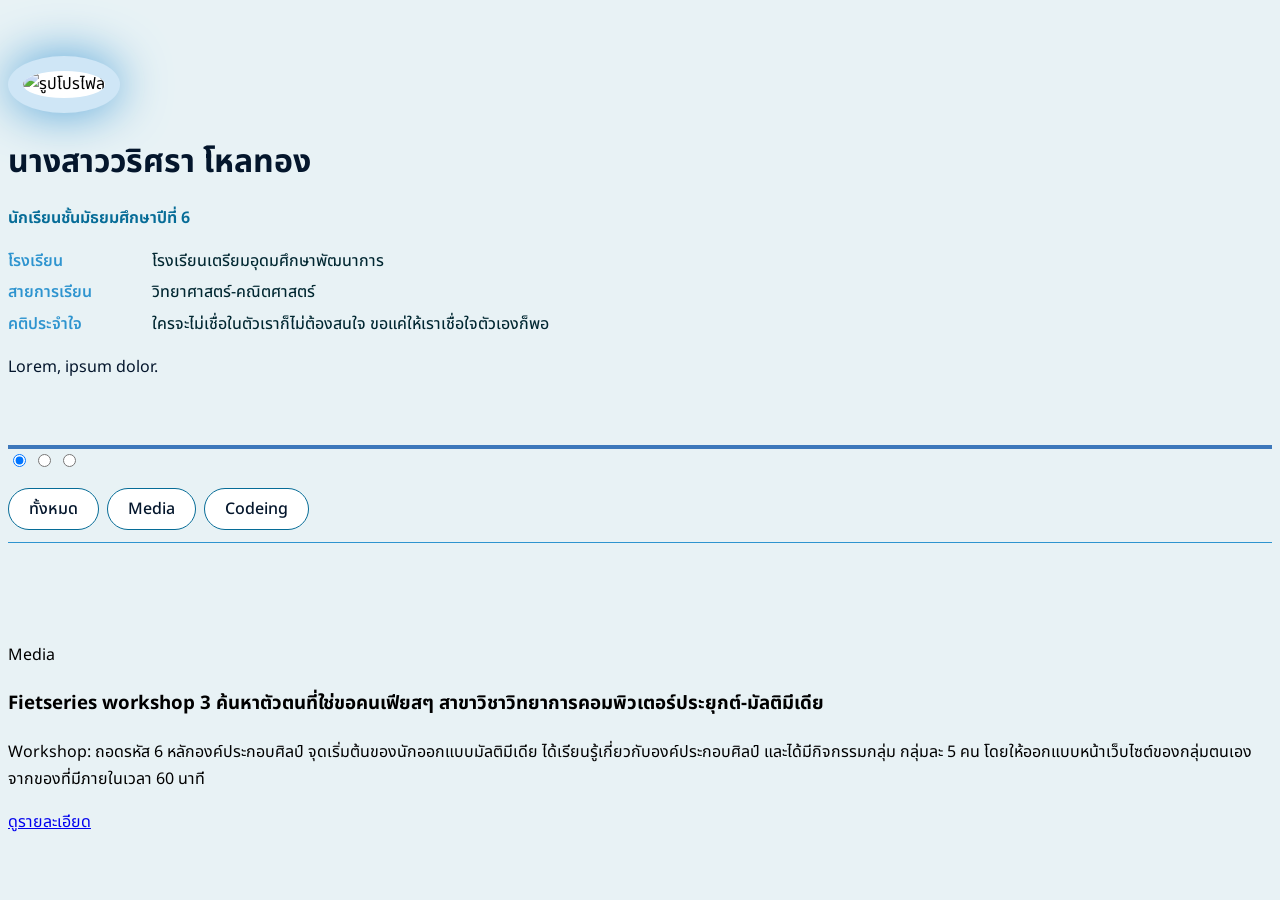
==== index.html @ 6e4248e1 "Add files via upload" ====
<!DOCTYPE html>
<html lang="en">

<head>
    <meta charset="UTF-8">
    <meta name="viewport" content="width=device-width, initial-scale=1.0">
    <title>Codefolio/Gam</title>
    <link rel="preconnect" href="https://fonts.googleapis.com">
    <link rel="preconnect" href="https://fonts.gstatic.com" crossorigin>
    <link href="https://fonts.googleapis.com/css2?family=Noto+Sans+Thai:wght@100..900&display=swap" rel="stylesheet">
    <link href="https://cdn.jsdelivr.net/npm/bootstrap@6.0.0-alpha.1/dist/css/bootstrap.min.css" rel="stylesheet"
        integrity="sha384-B/GM4XqrwHnWXNOWMbloTmrYXZg10cakYGmpfsR/bbzQ6JAJI4ihuyADKLnBgrCe" crossorigin="anonymous">
    <link rel="stylesheet" href="style.css">
</head>

<body>
    <header class="profile">
        <div class="container ">
            <div class="row ailgn-items-center g-4">
                <div class="col-md-4 text-center">
                    <img src="photo/profile.jpg" alt="รูปโปรไฟล์" class="profile-photo">    
                </div>
                <div class="col-md-8">
                    <h1 class="profile-name">นางสาววริศรา โหลทอง</h1>
                        <p class="profile-sub">นักเรียนชั้นมัธยมศึกษาปีที่ 6</p>
                        <dl class="profile-info">
                            <dt>โรงเรียน</dt><dd>โรงเรียนเตรียมอุดมศึกษาพัฒนาการ</dd>
                            <dt>สายการเรียน</dt><dd>วิทยาศาสตร์-คณิตศาสตร์</dd>
                            <dt>คติประจำใจ</dt><dd>ใครจะไม่เชื่อในตัวเราก็ไม่ต้องสนใจ ขอแค่ให้เราเชื่อใจตัวเองก็พอ</dd>
                        </dl>
                        <p class="profile-about">Lorem, ipsum dolor.</p>
                    </h1>
                </div>
            </div>
        </div>
    </header>
    <main>
        <section class="container works" id="works">
            <input type="radio" name="cat" id="cat-all" class="visually-hidden"checked>
            <input type="radio" name="cat" id="cat-media" class="visually-hidden">
            <input type="radio" name="cat" id="cat-codeing" class="visually-hidden">
            <div class="filter-bar" role="group" aria-label="เลือกหมวดผลงาน">
                <label for="cat-all">ทั้งหมด</label>
                <label for="cat-media">Media</label>
                <label for="cat-codeing">Codeing</label>
            </div>
            <div class="work-list">
                <article class="work" data-category="Media">
                    <div class="row g-4 align-items-center">
                        <div class="col-lg-7">
                            <img src="photo/cmm01.jpg" alt="" class="work-media">
                        </div>
                        <div class="col-lg-5">
                            <span class="wark-tag">Media</span>
                            <h3 class="work-title">Fietseries workshop 3 ค้นหาตัวตนที่ใช่ขอคนเฟียสๆ 
สาขาวิชาวิทยาการคอมพิวเตอร์ประยุกต์-มัลติมีเดีย</h3>
                            <p class="work-desc">Workshop: ถอดรหัส 6 หลักองค์ประกอบศิลป์ จุดเริ่มต้นของนักออกแบบมัลติมีเดีย 
ได้เรียนรู้เกี่ยวกับองค์ประกอบศิลป์ และได้มีกิจกรรมกลุ่ม กลุ่มละ 5 คน โดยให้ออกแบบหน้าเว็บไซต์ของกลุ่มตนเอง จากของที่มีภายในเวลา 60 นาที</p>
                            <a href="photo/cmm-2569.jpg" class="btn-detail">ดูรายละเอียด</a>
                        </div>
                    </div>
                </article>
            </div>
        </section>
    </main>
</body>

</html>
---- style.css ----
:root {
    --text: #04162c;
    --topic:#2e94cf;
    --answer:#012731;
    --paper: #e8f2f5;
    --line: #3d78bb;
    --border: #cfe6f6;
    --shadow:#4da0d7;
    --m6:#066c97;
    --space:#ffffff;
}

body {
    font-family: "Noto Sans Thai", sans-serif;
    background-color: var(--paper);
    line-height: 1.7;
}

.profile {
    background-color: var(--paper);
    border-bottom: 4px solid var(--line);
    padding: 3rem 0;
}

.profile-photo {
    width: 100%;
    max-width: 260px;
    aspect-ratio: 1 / 1;
    object-fit: cover;
    border-radius: 50%;
    border: 15px solid ;
    border-color: var(--border) ;
    box-shadow: 0 0px 50px var(--shadow); 
    background: var(--space);
}
.profile-name {
    color: var(--text);
    font-weight: 700;
    margin-bottom: 0;
}
.profile-sub {
    color: var(--m6);
    font-weight: 650;
    margin-bottom: 1rem;
}
.profile-info {
    display: grid;
    grid-template-columns: max-content 1fr;
    gap: 0.25rem 1.25rem;
}
.profile-info dt {
    color: var(--topic);
    font-weight: 570;
}
.profile-info dd {
    color: var(--answer);
    font-weight: 450;
}
.profile-about {
    color: var(--text);
}
.work {
    padding: 3rem 0;
}
.filter-bar {
    position: sticky;
    top: 0;
    z-index: 10;
    display: flex;
    flex-wrap: wrap;
    gap: 0.5rem;
    margin-bottom: 1.5rem;
    padding: 0.75rem 0;
    background: var(--paper);
    border-bottom:1px solid var(--topic) ;
}
.filter-bar label{
    padding: 0.4rem 1.25rem;
    border: 1px solid var(--m6);
    border-radius: 999px;
    background: var(--space);
    color: var(--text);
    font-weight: 500;
    cursor: pointer;
    transition: background.15s,color.15s,border-color.15s;
}
.filter-bar label:hover {
    border: var(--m6);
}
#cat-all:checked~filter-bar label[for="cat-all"],
#cat-media:checked~filter-bar label[for="cat-media"],
#cat-codeing:checked~filter-bar label[for="cat-codeing"]{
    background: var(--paper);
    border-color: var(--line);
    color: var(--paper);
}
#cat-all:focus-visible~.filter-bar label[for="cat-all"],
#cat-media:focus-visible~.filter-bar label[for="cat-media"],
#cat-codeing:focus-visible~.filter-bar label[for="cat-codeing"]{
    outline: 3px solid var(--answer);
    outline-offset: 2px;
}
#cat-media:checked~filter-bar label[for="cat-media"],
#cat-codeing:checked~filter-bar label[for="cat-codeing"]{
    display: none;
}
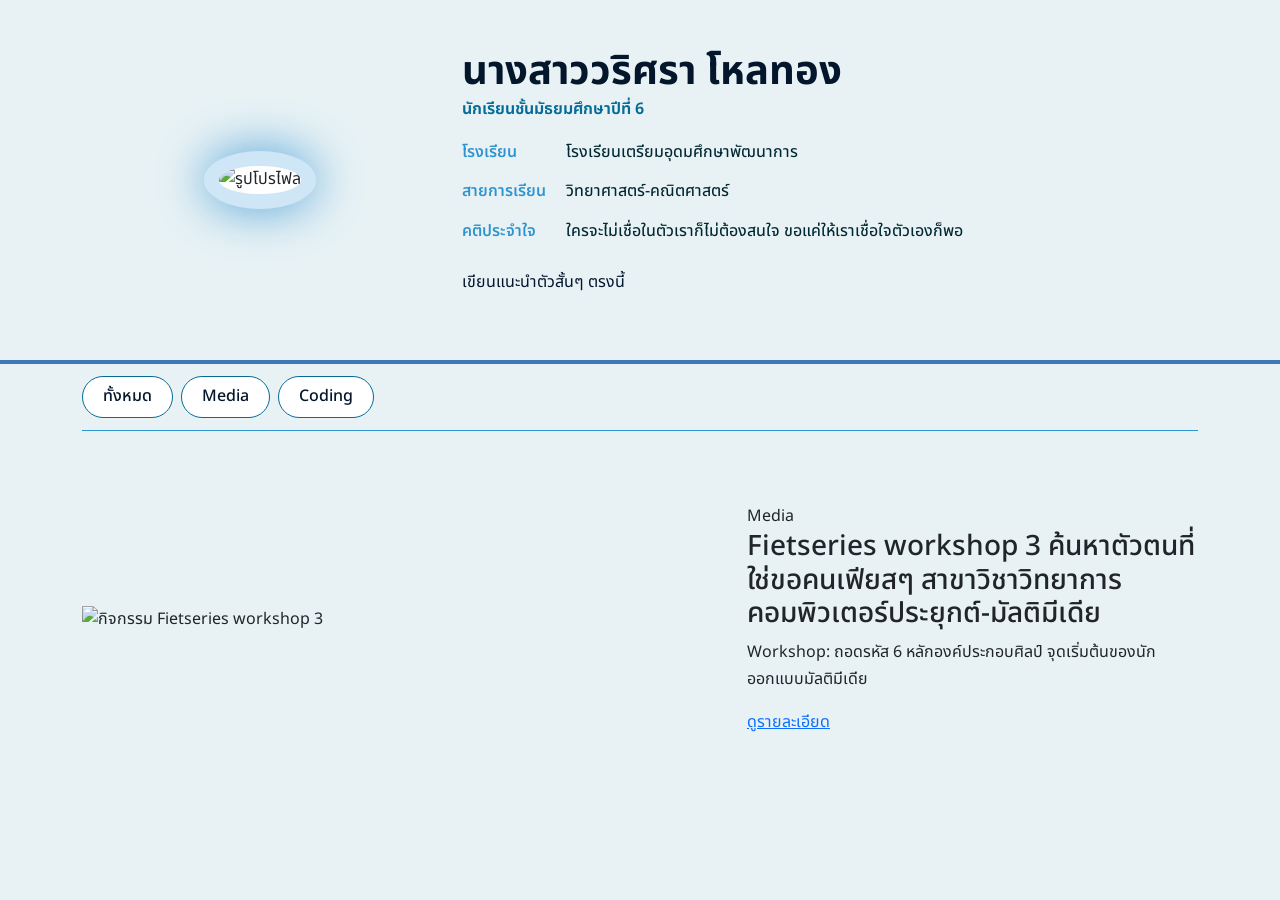
==== commit 585a6863: "Update index.html" ====
--- a/index.html
+++ b/index.html
@@ -1,68 +1,71 @@
-<!DOCTYPE html>
-<html lang="en">
-
-<head>
-    <meta charset="UTF-8">
-    <meta name="viewport" content="width=device-width, initial-scale=1.0">
-    <title>Codefolio/Gam</title>
-    <link rel="preconnect" href="https://fonts.googleapis.com">
-    <link rel="preconnect" href="https://fonts.gstatic.com" crossorigin>
-    <link href="https://fonts.googleapis.com/css2?family=Noto+Sans+Thai:wght@100..900&display=swap" rel="stylesheet">
-    <link href="https://cdn.jsdelivr.net/npm/bootstrap@6.0.0-alpha.1/dist/css/bootstrap.min.css" rel="stylesheet"
-        integrity="sha384-B/GM4XqrwHnWXNOWMbloTmrYXZg10cakYGmpfsR/bbzQ6JAJI4ihuyADKLnBgrCe" crossorigin="anonymous">
-    <link rel="stylesheet" href="style.css">
-</head>
-
-<body>
-    <header class="profile">
-        <div class="container ">
-            <div class="row ailgn-items-center g-4">
-                <div class="col-md-4 text-center">
-                    <img src="photo/profile.jpg" alt="รูปโปรไฟล์" class="profile-photo">    
-                </div>
-                <div class="col-md-8">
-                    <h1 class="profile-name">นางสาววริศรา โหลทอง</h1>
-                        <p class="profile-sub">นักเรียนชั้นมัธยมศึกษาปีที่ 6</p>
-                        <dl class="profile-info">
-                            <dt>โรงเรียน</dt><dd>โรงเรียนเตรียมอุดมศึกษาพัฒนาการ</dd>
-                            <dt>สายการเรียน</dt><dd>วิทยาศาสตร์-คณิตศาสตร์</dd>
-                            <dt>คติประจำใจ</dt><dd>ใครจะไม่เชื่อในตัวเราก็ไม่ต้องสนใจ ขอแค่ให้เราเชื่อใจตัวเองก็พอ</dd>
-                        </dl>
-                        <p class="profile-about">Lorem, ipsum dolor.</p>
-                    </h1>
-                </div>
-            </div>
-        </div>
-    </header>
-    <main>
-        <section class="container works" id="works">
-            <input type="radio" name="cat" id="cat-all" class="visually-hidden"checked>
-            <input type="radio" name="cat" id="cat-media" class="visually-hidden">
-            <input type="radio" name="cat" id="cat-codeing" class="visually-hidden">
-            <div class="filter-bar" role="group" aria-label="เลือกหมวดผลงาน">
-                <label for="cat-all">ทั้งหมด</label>
-                <label for="cat-media">Media</label>
-                <label for="cat-codeing">Codeing</label>
-            </div>
-            <div class="work-list">
-                <article class="work" data-category="Media">
-                    <div class="row g-4 align-items-center">
-                        <div class="col-lg-7">
-                            <img src="photo/cmm01.jpg" alt="" class="work-media">
-                        </div>
-                        <div class="col-lg-5">
-                            <span class="wark-tag">Media</span>
-                            <h3 class="work-title">Fietseries workshop 3 ค้นหาตัวตนที่ใช่ขอคนเฟียสๆ 
-สาขาวิชาวิทยาการคอมพิวเตอร์ประยุกต์-มัลติมีเดีย</h3>
-                            <p class="work-desc">Workshop: ถอดรหัส 6 หลักองค์ประกอบศิลป์ จุดเริ่มต้นของนักออกแบบมัลติมีเดีย 
-ได้เรียนรู้เกี่ยวกับองค์ประกอบศิลป์ และได้มีกิจกรรมกลุ่ม กลุ่มละ 5 คน โดยให้ออกแบบหน้าเว็บไซต์ของกลุ่มตนเอง จากของที่มีภายในเวลา 60 นาที</p>
-                            <a href="photo/cmm-2569.jpg" class="btn-detail">ดูรายละเอียด</a>
-                        </div>
-                    </div>
-                </article>
-            </div>
-        </section>
-    </main>
-</body>
-
-</html>+<!DOCTYPE html>
+<html lang="th">
+
+<head>
+    <meta charset="UTF-8">
+    <meta name="viewport" content="width=device-width, initial-scale=1.0">
+    <title>Codefolio/Gam</title>
+    <link rel="preconnect" href="https://fonts.googleapis.com">
+    <link rel="preconnect" href="https://fonts.gstatic.com" crossorigin>
+    <link href="https://fonts.googleapis.com/css2?family=Noto+Sans+Thai:wght@100..900&display=swap" rel="stylesheet">
+    <link href="https://cdn.jsdelivr.net/npm/bootstrap@5.3.3/dist/css/bootstrap.min.css" rel="stylesheet">
+    <link rel="stylesheet" href="style.css">
+</head>
+
+<body>
+    <header class="profile">
+        <div class="container">
+            <div class="row align-items-center g-4">
+                <div class="col-md-4 text-center">
+                    <img src="photo/profile.jpg" alt="รูปโปรไฟล์" class="profile-photo">
+                </div>
+                <div class="col-md-8">
+                    <h1 class="profile-name">นางสาววริศรา โหลทอง</h1>
+                    <p class="profile-sub">นักเรียนชั้นมัธยมศึกษาปีที่ 6</p>
+                    <dl class="profile-info">
+                        <dt>โรงเรียน</dt>
+                        <dd>โรงเรียนเตรียมอุดมศึกษาพัฒนาการ</dd>
+                        <dt>สายการเรียน</dt>
+                        <dd>วิทยาศาสตร์-คณิตศาสตร์</dd>
+                        <dt>คติประจำใจ</dt>
+                        <dd>ใครจะไม่เชื่อในตัวเราก็ไม่ต้องสนใจ ขอแค่ให้เราเชื่อใจตัวเองก็พอ</dd>
+                    </dl>
+                    <p class="profile-about">เขียนแนะนำตัวสั้นๆ ตรงนี้</p>
+                </div>
+            </div>
+        </div>
+    </header>
+
+    <main>
+        <section class="container works" id="works">
+            <input type="radio" name="cat" id="cat-all" class="visually-hidden" checked>
+            <input type="radio" name="cat" id="cat-media" class="visually-hidden">
+            <input type="radio" name="cat" id="cat-coding" class="visually-hidden">
+
+            <div class="filter-bar" role="group" aria-label="เลือกหมวดผลงาน">
+                <label for="cat-all">ทั้งหมด</label>
+                <label for="cat-media">Media</label>
+                <label for="cat-coding">Coding</label>
+            </div>
+
+            <div class="work-list">
+                <article class="work" data-category="Media">
+                    <div class="row g-4 align-items-center">
+                        <div class="col-lg-7">
+                            <img src="photo/cmm01.jpg" alt="กิจกรรม Fietseries workshop 3" class="work-media">
+                        </div>
+                        <div class="col-lg-5">
+                            <span class="work-tag">Media</span>
+                            <h3 class="work-title">Fietseries workshop 3 ค้นหาตัวตนที่ใช่ขอคนเฟียสๆ
+                                สาขาวิชาวิทยาการคอมพิวเตอร์ประยุกต์-มัลติมีเดีย</h3>
+                            <p class="work-desc">Workshop: ถอดรหัส 6 หลักองค์ประกอบศิลป์ จุดเริ่มต้นของนักออกแบบมัลติมีเดีย</p>
+                            <a href="detail.html" class="btn-detail">ดูรายละเอียด</a>
+                        </div>
+                    </div>
+                </article>
+            </div>
+        </section>
+    </main>
+</body>
+
+</html>
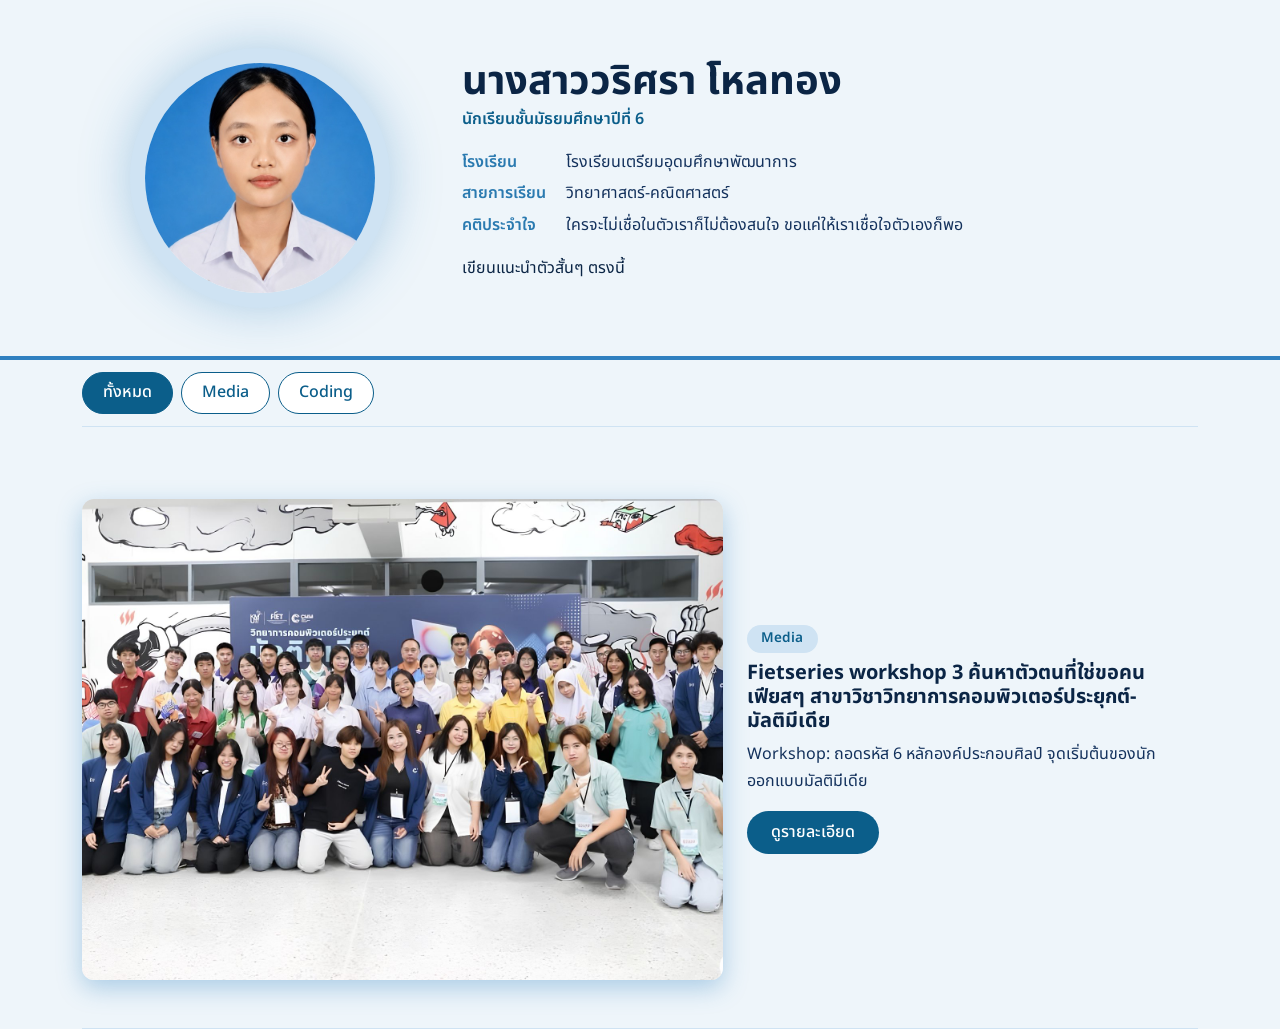
==== commit 3964113a: "Update index.html" ====
--- a/index.html
+++ b/index.html
@@ -17,7 +17,7 @@
         <div class="container">
             <div class="row align-items-center g-4">
                 <div class="col-md-4 text-center">
-                    <img src="photo/profile.jpg" alt="รูปโปรไฟล์" class="profile-photo">
+                    <img src="profile.jpg" alt="รูปโปรไฟล์" class="profile-photo">
                 </div>
                 <div class="col-md-8">
                     <h1 class="profile-name">นางสาววริศรา โหลทอง</h1>
@@ -52,7 +52,7 @@
                 <article class="work" data-category="Media">
                     <div class="row g-4 align-items-center">
                         <div class="col-lg-7">
-                            <img src="photo/cmm01.jpg" alt="กิจกรรม Fietseries workshop 3" class="work-media">
+                            <img src="cmm01.jpg" alt="กิจกรรม Fietseries workshop 3" class="work-media">
                         </div>
                         <div class="col-lg-5">
                             <span class="work-tag">Media</span>
--- a/style.css
+++ b/style.css
@@ -1,106 +1,218 @@
-:root {
-    --text: #04162c;
-    --topic:#2e94cf;
-    --answer:#012731;
-    --paper: #e8f2f5;
-    --line: #3d78bb;
-    --border: #cfe6f6;
-    --shadow:#4da0d7;
-    --m6:#066c97;
-    --space:#ffffff;
-}
-
-body {
-    font-family: "Noto Sans Thai", sans-serif;
-    background-color: var(--paper);
-    line-height: 1.7;
-}
-
-.profile {
-    background-color: var(--paper);
-    border-bottom: 4px solid var(--line);
-    padding: 3rem 0;
-}
-
-.profile-photo {
-    width: 100%;
-    max-width: 260px;
-    aspect-ratio: 1 / 1;
-    object-fit: cover;
-    border-radius: 50%;
-    border: 15px solid ;
-    border-color: var(--border) ;
-    box-shadow: 0 0px 50px var(--shadow); 
-    background: var(--space);
-}
-.profile-name {
-    color: var(--text);
-    font-weight: 700;
-    margin-bottom: 0;
-}
-.profile-sub {
-    color: var(--m6);
-    font-weight: 650;
-    margin-bottom: 1rem;
-}
-.profile-info {
-    display: grid;
-    grid-template-columns: max-content 1fr;
-    gap: 0.25rem 1.25rem;
-}
-.profile-info dt {
-    color: var(--topic);
-    font-weight: 570;
-}
-.profile-info dd {
-    color: var(--answer);
-    font-weight: 450;
-}
-.profile-about {
-    color: var(--text);
-}
-.work {
-    padding: 3rem 0;
-}
-.filter-bar {
-    position: sticky;
-    top: 0;
-    z-index: 10;
-    display: flex;
-    flex-wrap: wrap;
-    gap: 0.5rem;
-    margin-bottom: 1.5rem;
-    padding: 0.75rem 0;
-    background: var(--paper);
-    border-bottom:1px solid var(--topic) ;
-}
-.filter-bar label{
-    padding: 0.4rem 1.25rem;
-    border: 1px solid var(--m6);
-    border-radius: 999px;
-    background: var(--space);
-    color: var(--text);
-    font-weight: 500;
-    cursor: pointer;
-    transition: background.15s,color.15s,border-color.15s;
-}
-.filter-bar label:hover {
-    border: var(--m6);
-}
-#cat-all:checked~filter-bar label[for="cat-all"],
-#cat-media:checked~filter-bar label[for="cat-media"],
-#cat-codeing:checked~filter-bar label[for="cat-codeing"]{
-    background: var(--paper);
-    border-color: var(--line);
-    color: var(--paper);
-}
-#cat-all:focus-visible~.filter-bar label[for="cat-all"],
-#cat-media:focus-visible~.filter-bar label[for="cat-media"],
-#cat-codeing:focus-visible~.filter-bar label[for="cat-codeing"]{
-    outline: 3px solid var(--answer);
-    outline-offset: 2px;
-}
-#cat-media:checked~filter-bar label[for="cat-media"],
-#cat-codeing:checked~filter-bar label[for="cat-codeing"]{
-    display: none;
-}+:root {
+    --text: #0b2545;
+    --topic: #2a7ab0;
+    --answer: #13315c;
+    --paper: #eef5fa;
+    --line: #2f80c0;
+    --border: #cfe3f3;
+    --shadow: rgba(47, 128, 192, 0.35);
+    --m6: #0b5e8a;
+    --m6-dark: #084868;
+    --space: #ffffff;
+}
+
+body {
+    font-family: "Noto Sans Thai", sans-serif;
+    background-color: var(--paper);
+    color: var(--answer);
+    line-height: 1.7;
+}
+
+/* ---------- Profile ---------- */
+.profile {
+    background-color: var(--paper);
+    border-bottom: 4px solid var(--line);
+    padding: 3rem 0;
+}
+
+.profile-photo {
+    width: 100%;
+    max-width: 260px;
+    aspect-ratio: 1 / 1;
+    object-fit: cover;
+    border-radius: 50%;
+    border: 15px solid var(--border);
+    box-shadow: 0 0 50px var(--shadow);
+    background: var(--space);
+}
+
+.profile-name {
+    color: var(--text);
+    font-weight: 700;
+    margin-bottom: 0;
+}
+
+.profile-sub {
+    color: var(--m6);
+    font-weight: 600;
+    margin-bottom: 1rem;
+}
+
+.profile-info {
+    display: grid;
+    grid-template-columns: max-content 1fr;
+    gap: 0.25rem 1.25rem;
+}
+
+.profile-info dt {
+    color: var(--topic);
+    font-weight: 600;
+}
+
+.profile-info dd {
+    color: var(--answer);
+    font-weight: 400;
+    margin: 0;
+}
+
+.profile-about {
+    color: var(--text);
+}
+
+/* ---------- Filter ---------- */
+.filter-bar {
+    position: sticky;
+    top: 0;
+    z-index: 10;
+    display: flex;
+    flex-wrap: wrap;
+    gap: 0.5rem;
+    margin-bottom: 1.5rem;
+    padding: 0.75rem 0;
+    background: var(--paper);
+    border-bottom: 1px solid var(--border);
+}
+
+.filter-bar label {
+    padding: 0.4rem 1.25rem;
+    border: 1px solid var(--m6);
+    border-radius: 999px;
+    background: var(--space);
+    color: var(--m6);
+    font-weight: 500;
+    cursor: pointer;
+    transition: background .15s, color .15s, border-color .15s;
+}
+
+.filter-bar label:hover {
+    background: var(--border);
+    border-color: var(--m6);
+}
+
+#cat-all:checked ~ .filter-bar label[for="cat-all"],
+#cat-media:checked ~ .filter-bar label[for="cat-media"],
+#cat-coding:checked ~ .filter-bar label[for="cat-coding"] {
+    background: var(--m6);
+    border-color: var(--m6);
+    color: var(--space);
+}
+
+#cat-all:focus-visible ~ .filter-bar label[for="cat-all"],
+#cat-media:focus-visible ~ .filter-bar label[for="cat-media"],
+#cat-coding:focus-visible ~ .filter-bar label[for="cat-coding"] {
+    outline: 3px solid var(--line);
+    outline-offset: 2px;
+}
+
+#cat-media:checked ~ .work-list .work:not([data-category="Media"]),
+#cat-coding:checked ~ .work-list .work:not([data-category="Coding"]) {
+    display: none;
+}
+
+/* ---------- Works ---------- */
+.work {
+    padding: 3rem 0;
+    border-bottom: 1px solid var(--border);
+}
+
+.work-media {
+    width: 100%;
+    height: auto;
+    border-radius: 12px;
+    box-shadow: 0 8px 24px var(--shadow);
+}
+
+.work-tag {
+    display: inline-block;
+    padding: 0.15rem 0.9rem;
+    margin-bottom: 0.5rem;
+    border-radius: 999px;
+    background: var(--border);
+    color: var(--m6);
+    font-size: 0.85rem;
+    font-weight: 600;
+}
+
+.work-title {
+    color: var(--text);
+    font-weight: 700;
+    font-size: 1.25rem;
+}
+
+.work-desc {
+    color: var(--answer);
+}
+
+.btn-detail {
+    display: inline-block;
+    padding: 0.5rem 1.5rem;
+    border-radius: 999px;
+    background: var(--m6);
+    color: var(--space);
+    text-decoration: none;
+    font-weight: 500;
+    transition: background .15s;
+}
+
+.btn-detail:hover {
+    background: var(--m6-dark);
+    color: var(--space);
+}
+
+/* ---------- Detail page ---------- */
+.detail {
+    padding: 2.5rem 0 4rem;
+}
+
+.back-link {
+    display: inline-block;
+    margin-bottom: 1.5rem;
+    color: var(--m6);
+    text-decoration: none;
+    font-weight: 500;
+}
+
+.back-link:hover {
+    color: var(--m6-dark);
+    text-decoration: underline;
+}
+
+.detail-carousel {
+    border-radius: 12px;
+    overflow: hidden;
+    box-shadow: 0 8px 24px var(--shadow);
+    background: var(--space);
+}
+
+.detail-carousel img {
+    aspect-ratio: 4 / 3;
+    object-fit: cover;
+}
+
+.detail-title {
+    color: var(--text);
+    font-weight: 700;
+    font-size: 1.75rem;
+    margin-bottom: 1rem;
+}
+
+.detail-subtitle {
+    color: var(--topic);
+    font-weight: 600;
+    font-size: 1.15rem;
+    margin-bottom: 1rem;
+}
+
+.detail-text {
+    color: var(--answer);
+}
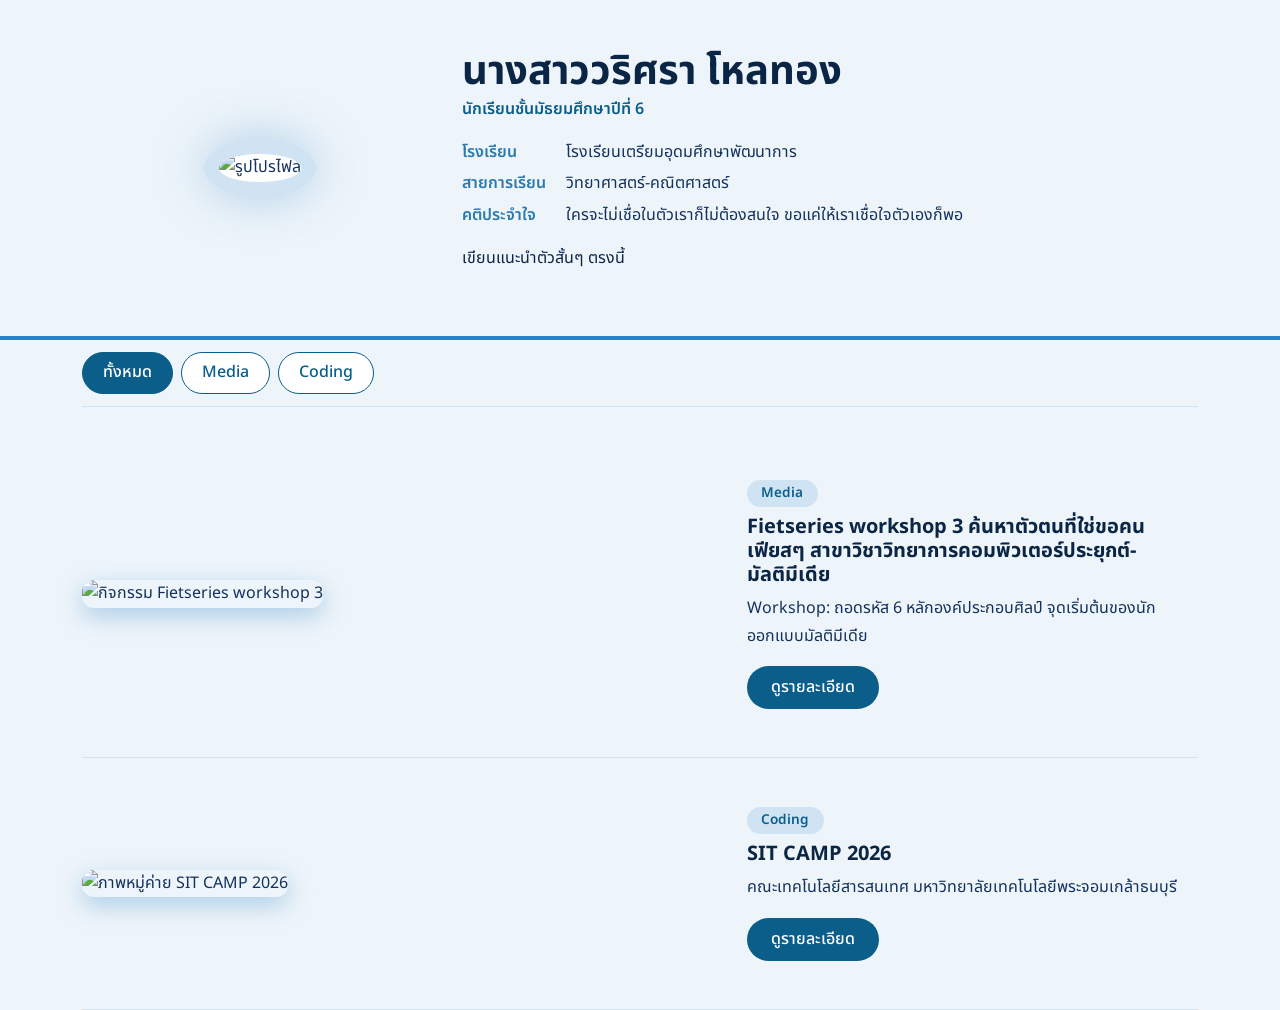
==== commit 9f86b938: "Update index.html" ====
--- a/index.html
+++ b/index.html
@@ -17,7 +17,7 @@
         <div class="container">
             <div class="row align-items-center g-4">
                 <div class="col-md-4 text-center">
-                    <img src="profile.jpg" alt="รูปโปรไฟล์" class="profile-photo">
+                    <img src="photo/profile.jpg" alt="รูปโปรไฟล์" class="profile-photo">
                 </div>
                 <div class="col-md-8">
                     <h1 class="profile-name">นางสาววริศรา โหลทอง</h1>
@@ -52,7 +52,7 @@
                 <article class="work" data-category="Media">
                     <div class="row g-4 align-items-center">
                         <div class="col-lg-7">
-                            <img src="cmm01.jpg" alt="กิจกรรม Fietseries workshop 3" class="work-media">
+                            <img src="photo/cmm01.jpg" alt="กิจกรรม Fietseries workshop 3" class="work-media">
                         </div>
                         <div class="col-lg-5">
                             <span class="work-tag">Media</span>
@@ -63,6 +63,20 @@
                         </div>
                     </div>
                 </article>
+
+                <article class="work" data-category="Coding">
+                    <div class="row g-4 align-items-center">
+                        <div class="col-lg-7">
+                            <img src="photo/sit01.jpg" alt="ภาพหมู่ค่าย SIT CAMP 2026" class="work-media">
+                        </div>
+                        <div class="col-lg-5">
+                            <span class="work-tag">Coding</span>
+                            <h3 class="work-title">SIT CAMP 2026</h3>
+                            <p class="work-desc">คณะเทคโนโลยีสารสนเทศ มหาวิทยาลัยเทคโนโลยีพระจอมเกล้าธนบุรี</p>
+                            <a href="detail-sitcamp.html" class="btn-detail">ดูรายละเอียด</a>
+                        </div>
+                    </div>
+                </article>
             </div>
         </section>
     </main>
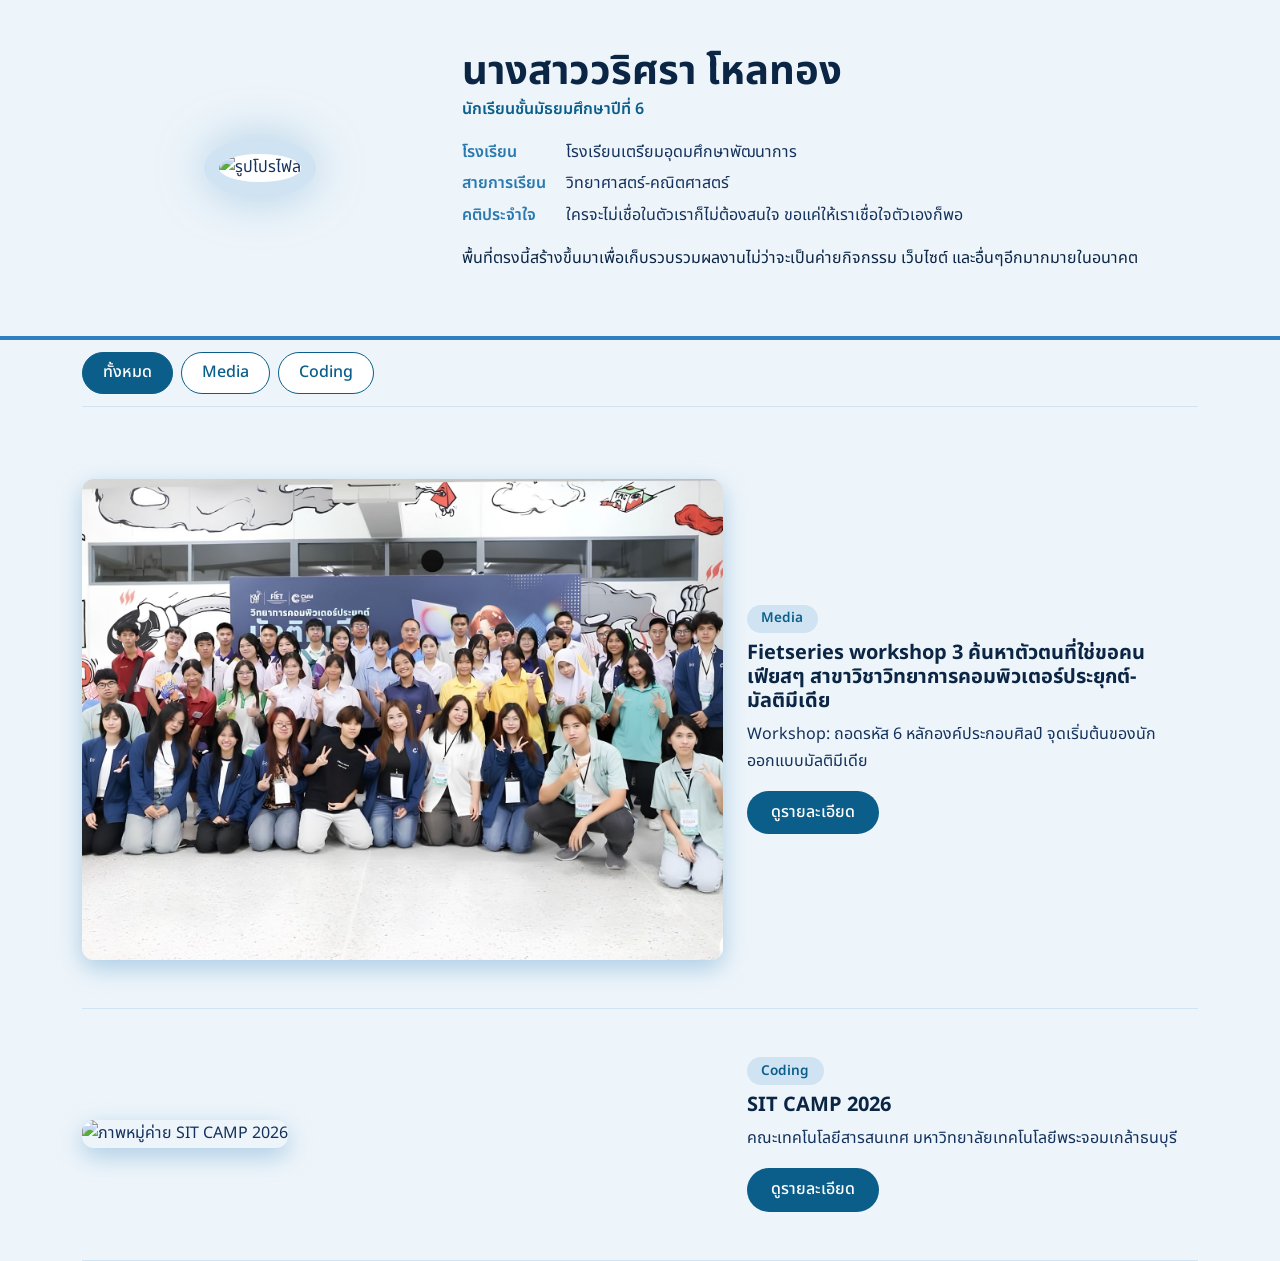
==== commit ffec0c99: "Update index.html" ====
--- a/index.html
+++ b/index.html
@@ -30,7 +30,7 @@
                         <dt>คติประจำใจ</dt>
                         <dd>ใครจะไม่เชื่อในตัวเราก็ไม่ต้องสนใจ ขอแค่ให้เราเชื่อใจตัวเองก็พอ</dd>
                     </dl>
-                    <p class="profile-about">เขียนแนะนำตัวสั้นๆ ตรงนี้</p>
+                    <p class="profile-about"> พื้นที่ตรงนี้สร้างขึ้นมาเพื่อเก็บรวบรวมผลงานไม่ว่าจะเป็นค่ายกิจกรรม เว็บไซต์ และอื่นๆอีกมากมายในอนาคต </p>
                 </div>
             </div>
         </div>
@@ -52,7 +52,7 @@
                 <article class="work" data-category="Media">
                     <div class="row g-4 align-items-center">
                         <div class="col-lg-7">
-                            <img src="photo/cmm01.jpg" alt="กิจกรรม Fietseries workshop 3" class="work-media">
+                            <img src="cmm01.jpg" alt="กิจกรรม Fietseries workshop 3" class="work-media">
                         </div>
                         <div class="col-lg-5">
                             <span class="work-tag">Media</span>
@@ -67,7 +67,7 @@
                 <article class="work" data-category="Coding">
                     <div class="row g-4 align-items-center">
                         <div class="col-lg-7">
-                            <img src="photo/sit01.jpg" alt="ภาพหมู่ค่าย SIT CAMP 2026" class="work-media">
+                            <img src="sit01.jpg" alt="ภาพหมู่ค่าย SIT CAMP 2026" class="work-media">
                         </div>
                         <div class="col-lg-5">
                             <span class="work-tag">Coding</span>
--- a/style.css
+++ b/style.css
@@ -216,3 +216,21 @@
 .detail-text {
     color: var(--answer);
 }
+
+/* ---------- Detail: หลายบล็อก ---------- */
+.detail-block {
+    padding: 2rem 0 3rem;
+    border-bottom: 1px solid var(--border);
+}
+
+.detail-block:last-of-type {
+    border-bottom: none;
+}
+
+.carousel-contain {
+    background: var(--border);
+}
+
+.carousel-contain img {
+    object-fit: contain;
+}
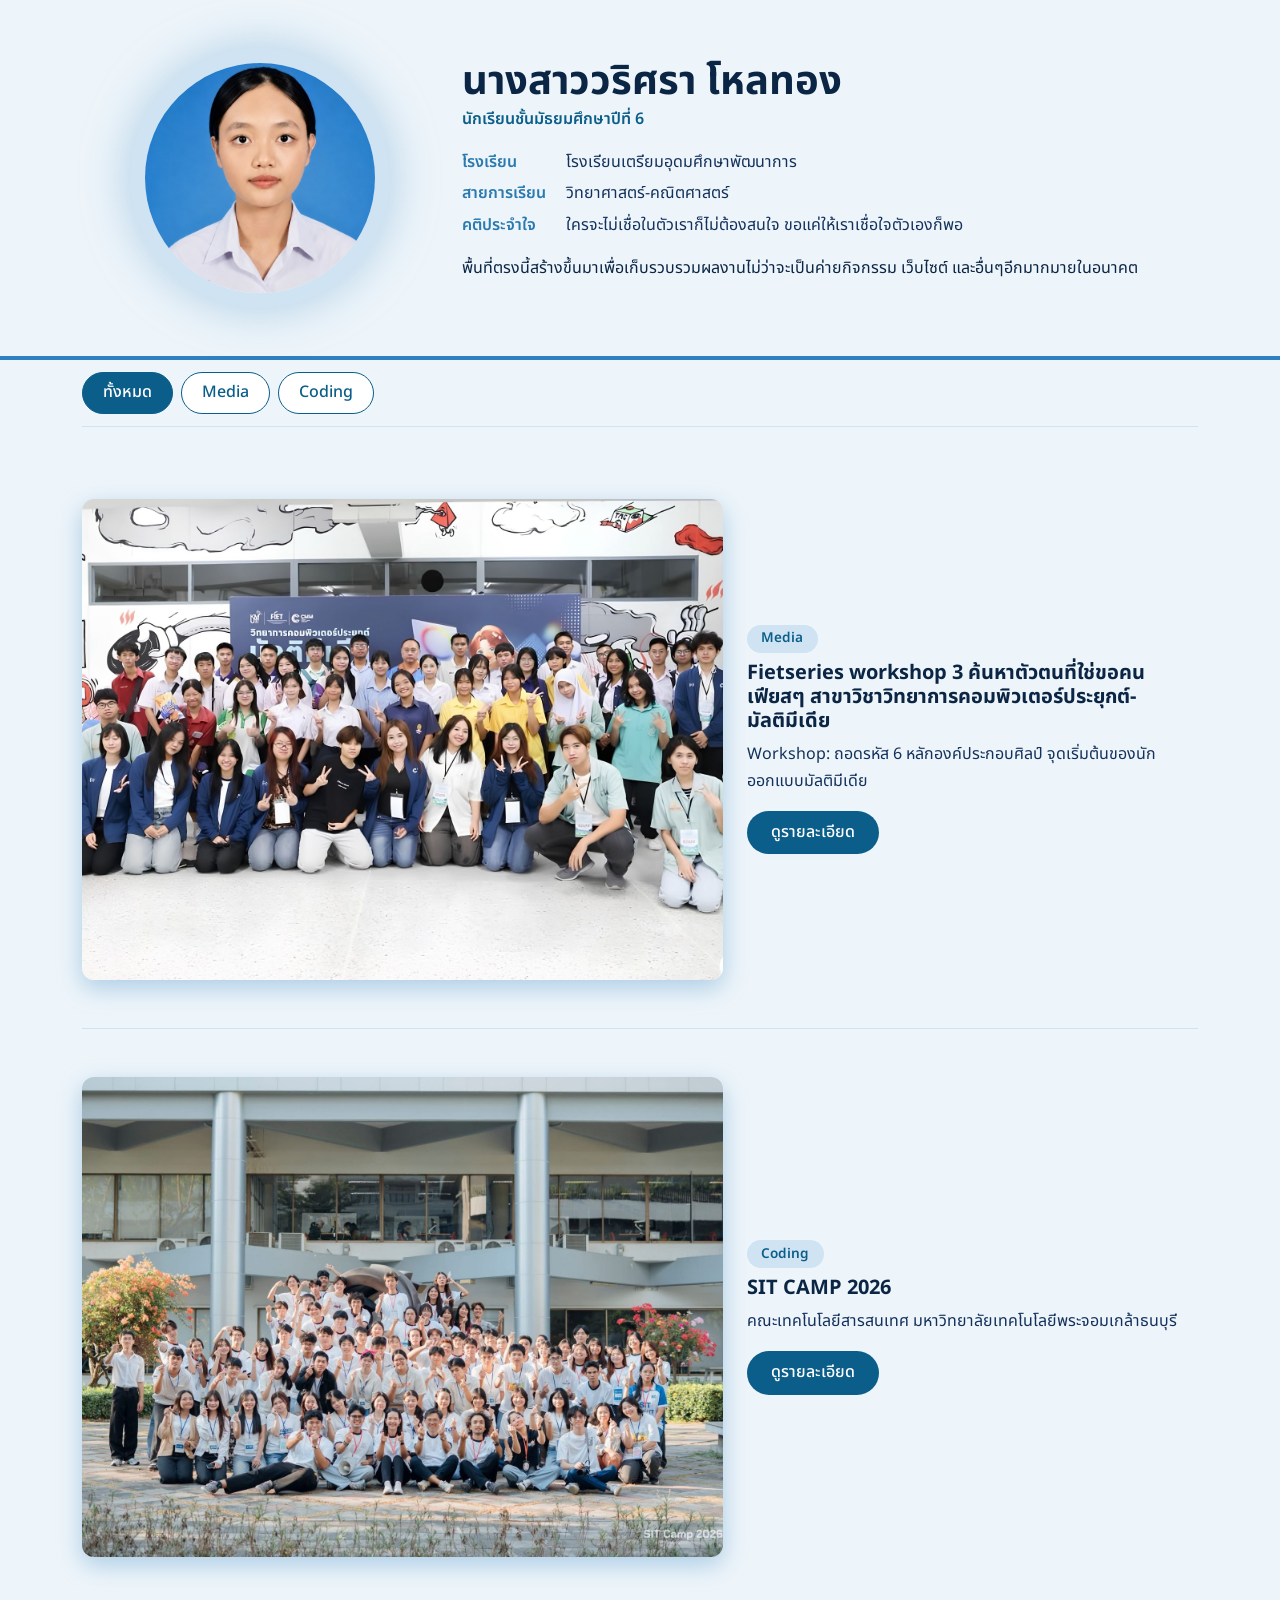
==== commit cb8d2907: "Update index.html" ====
--- a/index.html
+++ b/index.html
@@ -17,7 +17,7 @@
         <div class="container">
             <div class="row align-items-center g-4">
                 <div class="col-md-4 text-center">
-                    <img src="photo/profile.jpg" alt="รูปโปรไฟล์" class="profile-photo">
+                    <img src="profile.jpg" alt="รูปโปรไฟล์" class="profile-photo">
                 </div>
                 <div class="col-md-8">
                     <h1 class="profile-name">นางสาววริศรา โหลทอง</h1>
@@ -67,7 +67,7 @@
                 <article class="work" data-category="Coding">
                     <div class="row g-4 align-items-center">
                         <div class="col-lg-7">
-                            <img src="sit01.jpg" alt="ภาพหมู่ค่าย SIT CAMP 2026" class="work-media">
+                            <img src="sit 01.jpg" alt="ภาพหมู่ค่าย SIT CAMP 2026" class="work-media">
                         </div>
                         <div class="col-lg-5">
                             <span class="work-tag">Coding</span>
--- a/style.css
+++ b/style.css
@@ -220,6 +220,7 @@
 /* ---------- Detail: หลายบล็อก ---------- */
 .detail-block {
     padding: 2rem 0 3rem;
+    margin-bottom: 4rem;
     border-bottom: 1px solid var(--border);
 }
 
